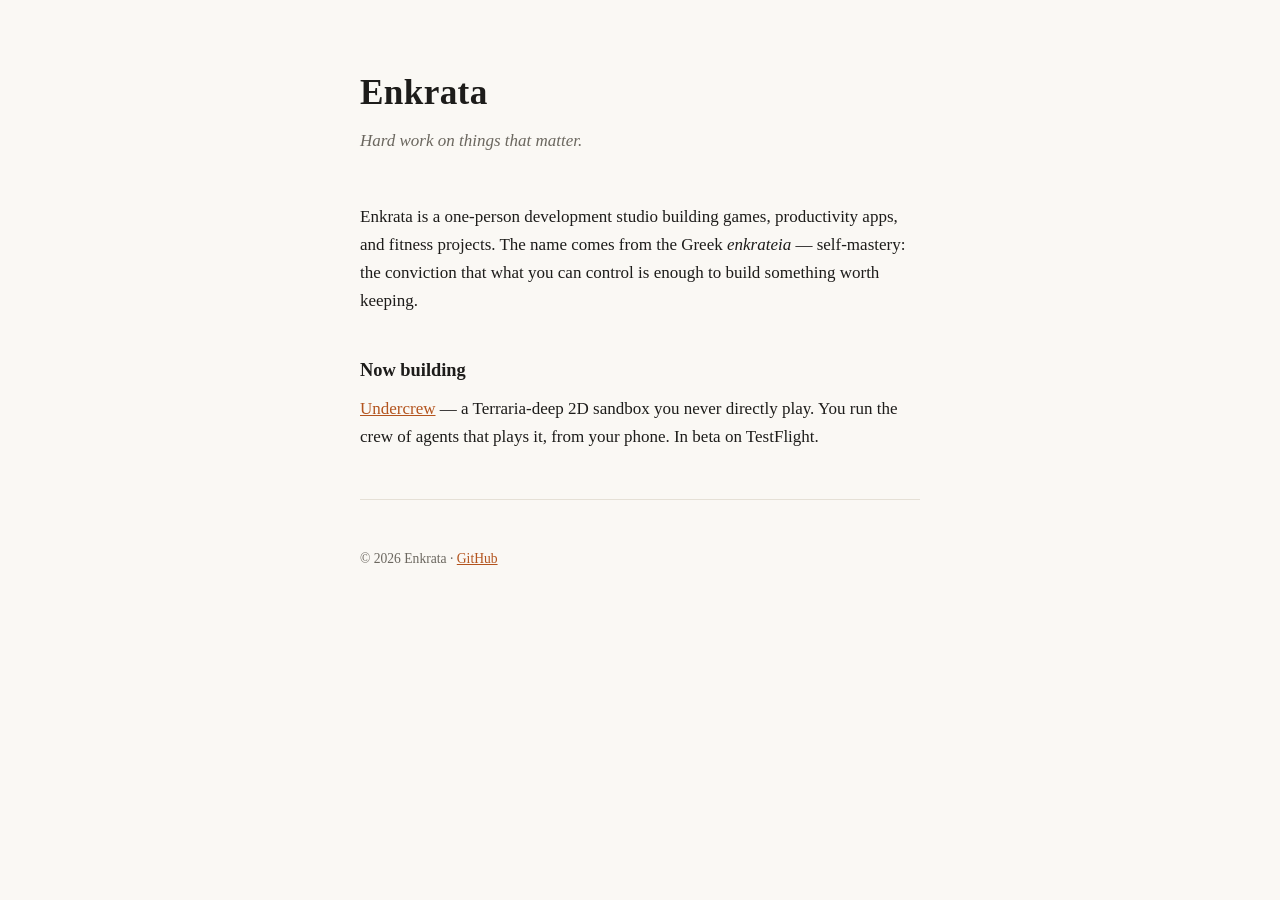
==== index.html @ 81d75cee "The studio hangs its shingle: enkrata.github.io Landing page, the Undercrew page (support URL for th" ====
<!DOCTYPE html>
<html lang="en">
<head>
<meta charset="utf-8">
<meta name="viewport" content="width=device-width, initial-scale=1">
<title>Enkrata</title>
<meta name="description" content="Enkrata is a one-person development studio building games, productivity apps, and fitness projects.">
<style>
  :root {
    --bg: #faf8f4; --ink: #1d1c1a; --muted: #6b675f; --accent: #b3541e;
    --rule: #e5e0d6;
  }
  @media (prefers-color-scheme: dark) {
    :root { --bg: #161513; --ink: #ece8e0; --muted: #9a958b; --accent: #e07a3e; --rule: #2b2925; }
  }
  * { margin: 0; padding: 0; box-sizing: border-box; }
  body {
    background: var(--bg); color: var(--ink);
    font: 17px/1.65 Georgia, 'Times New Roman', serif;
    max-width: 38rem; margin: 0 auto; padding: 4rem 1.5rem 6rem;
  }
  h1 { font-size: 2.2rem; letter-spacing: .01em; margin-bottom: .3rem; }
  .tagline { color: var(--muted); font-style: italic; margin-bottom: 3rem; }
  h2 { font-size: 1.15rem; margin: 2.5rem 0 .6rem; }
  p { margin-bottom: 1rem; }
  a { color: var(--accent); }
  .rule { border: 0; border-top: 1px solid var(--rule); margin: 3rem 0; }
  footer { color: var(--muted); font-size: .85rem; }
</style>
</head>
<body>
<h1>Enkrata</h1>
<p class="tagline">Hard work on things that matter.</p>

<p>Enkrata is a one-person development studio building games, productivity
apps, and fitness projects. The name comes from the Greek
<em>enkrateia</em> — self-mastery: the conviction that what you can control
is enough to build something worth keeping.</p>

<h2>Now building</h2>
<p><a href="/undercrew/">Undercrew</a> — a Terraria-deep 2D sandbox you
never directly play. You run the crew of agents that plays it, from your
phone. In beta on TestFlight.</p>

<hr class="rule">
<footer>
  <p>&copy; 2026 Enkrata &middot; <a href="https://github.com/Enkrata">GitHub</a></p>
</footer>
</body>
</html>
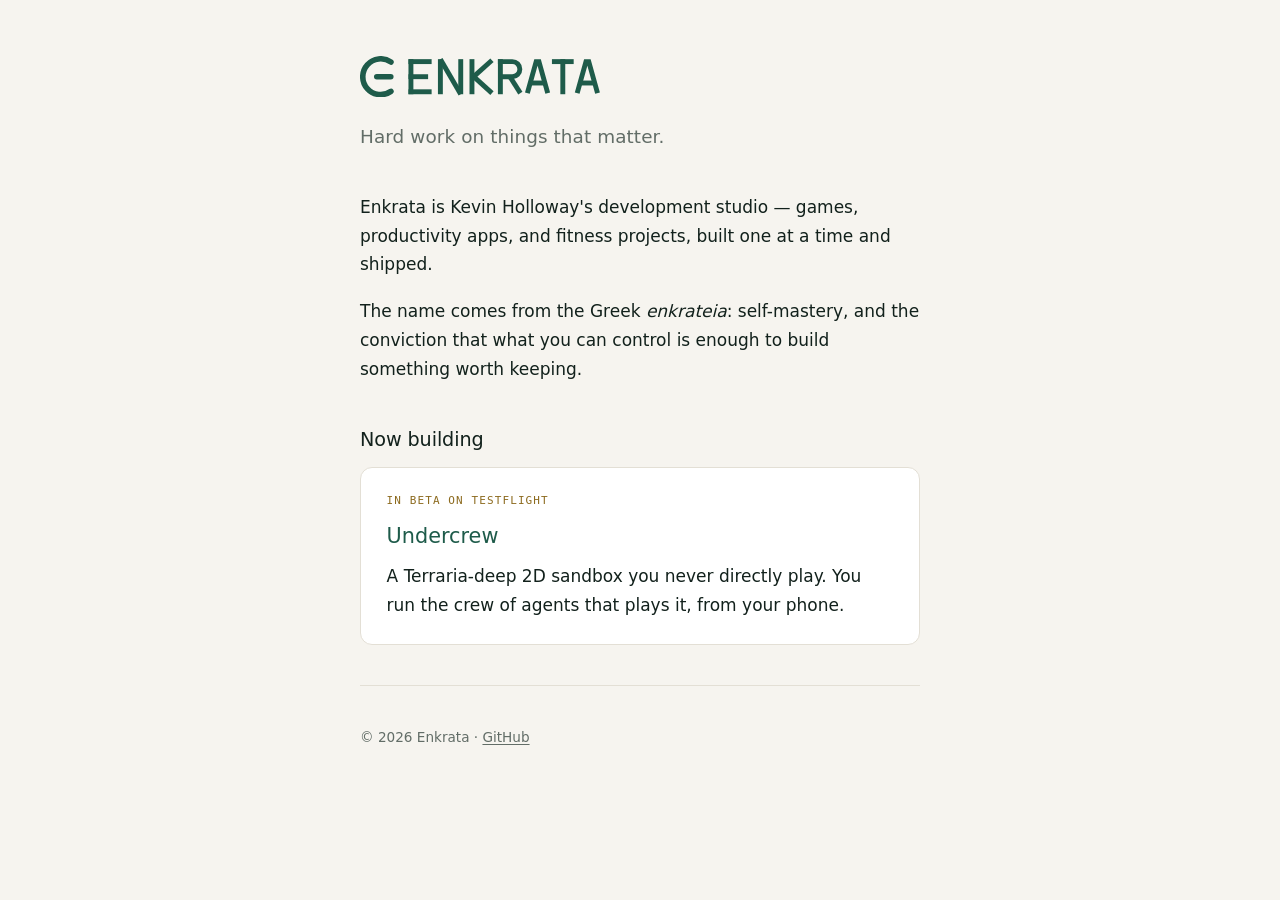
==== commit 7ff15af8: "Apply the Enkrata brand: epsilon lockup, Pine palette, favicons, OG image Replaces the warm-paper pa" ====
--- a/index.html
+++ b/index.html
@@ -4,47 +4,56 @@
 <meta charset="utf-8">
 <meta name="viewport" content="width=device-width, initial-scale=1">
 <title>Enkrata</title>
-<meta name="description" content="Enkrata is a one-person development studio building games, productivity apps, and fitness projects.">
-<style>
-  :root {
-    --bg: #faf8f4; --ink: #1d1c1a; --muted: #6b675f; --accent: #b3541e;
-    --rule: #e5e0d6;
-  }
-  @media (prefers-color-scheme: dark) {
-    :root { --bg: #161513; --ink: #ece8e0; --muted: #9a958b; --accent: #e07a3e; --rule: #2b2925; }
-  }
-  * { margin: 0; padding: 0; box-sizing: border-box; }
-  body {
-    background: var(--bg); color: var(--ink);
-    font: 17px/1.65 Georgia, 'Times New Roman', serif;
-    max-width: 38rem; margin: 0 auto; padding: 4rem 1.5rem 6rem;
-  }
-  h1 { font-size: 2.2rem; letter-spacing: .01em; margin-bottom: .3rem; }
-  .tagline { color: var(--muted); font-style: italic; margin-bottom: 3rem; }
-  h2 { font-size: 1.15rem; margin: 2.5rem 0 .6rem; }
-  p { margin-bottom: 1rem; }
-  a { color: var(--accent); }
-  .rule { border: 0; border-top: 1px solid var(--rule); margin: 3rem 0; }
-  footer { color: var(--muted); font-size: .85rem; }
-</style>
+<meta name="description" content="Enkrata is Kevin Holloway's development studio — games, productivity apps, and fitness projects.">
+<link rel="stylesheet" href="/brand.css">
+<link rel="icon" href="/favicon.svg" type="image/svg+xml">
+<link rel="icon" href="/favicon-32.png" sizes="32x32" type="image/png">
+<link rel="icon" href="/favicon-16.png" sizes="16x16" type="image/png">
+<link rel="apple-touch-icon" href="/apple-touch-icon.png">
+<link rel="canonical" href="https://enkrata.github.io/">
+<meta name="theme-color" content="#F6F4EF" media="(prefers-color-scheme: light)">
+<meta name="theme-color" content="#12211C" media="(prefers-color-scheme: dark)">
+<meta property="og:type" content="website">
+<meta property="og:site_name" content="Enkrata">
+<meta property="og:title" content="Enkrata">
+<meta property="og:description" content="Enkrata is Kevin Holloway's development studio — games, productivity apps, and fitness projects.">
+<meta property="og:url" content="https://enkrata.github.io/">
+<meta property="og:image" content="https://enkrata.github.io/og.png">
+<meta property="og:image:width" content="1200">
+<meta property="og:image:height" content="630">
+<meta name="twitter:card" content="summary_large_image">
 </head>
 <body>
-<h1>Enkrata</h1>
-<p class="tagline">Hard work on things that matter.</p>
+<div class="page">
+<header class="masthead">
+  <svg class="lockup" aria-hidden="true" focusable="false" xmlns="http://www.w3.org/2000/svg" viewBox="0 -9 684.154 118" role="img"><title>Enkrata</title><g transform="translate(-20.7297 -29.7297) scale(1.59459)"><g fill="none" stroke="currentColor" stroke-width="10" stroke-linecap="round"><path d="M68.3 23.8 A32 32 0 1 0 68.3 76.2"/><path d="M43 50 H68"/></g></g><g transform="translate(138.154 0)"><g fill="none" stroke="currentColor" stroke-width="14" stroke-linecap="butt" stroke-linejoin="miter" stroke-miterlimit="4"><path d="M 7 0 V 100"/><path d="M 0 7 H 66"/><path d="M 0 50 H 56"/><path d="M 0 93 H 66"/><path d="M 91 0 V 100"/><path d="M 149 0 V 100"/><path d="M 91 0 L 149 100"/><path d="M 181 0 V 100"/><path d="M 186 50 L 238 3"/><path d="M 186 50 L 238 97"/><path d="M 262 0 V 100"/><path d="M 255 7 H 296 A 21.5 21.5 0 0 1 296 50 H 262"/><path d="M 289 50 L 319 97"/><path d="M 339 97 L 364 7 H 372 L 397 97"/><path d="M 347 68 H 389"/><path d="M 409 7 H 471"/><path d="M 440 0 V 100"/><path d="M 481 97 L 506 7 H 514 L 539 97"/><path d="M 489 68 H 531"/></g></g></svg>
+  <h1 class="sr-only">Enkrata</h1>
+  <p class="tagline">Hard work on things that matter.</p>
+</header>
 
-<p>Enkrata is a one-person development studio building games, productivity
-apps, and fitness projects. The name comes from the Greek
-<em>enkrateia</em> — self-mastery: the conviction that what you can control
-is enough to build something worth keeping.</p>
+<div class="prose">
+  <p>Enkrata is Kevin Holloway's development studio — games, productivity apps,
+  and fitness projects, built one at a time and shipped.</p>
 
-<h2>Now building</h2>
-<p><a href="/undercrew/">Undercrew</a> — a Terraria-deep 2D sandbox you
-never directly play. You run the crew of agents that plays it, from your
-phone. In beta on TestFlight.</p>
+  <p>The name comes from the Greek <em>enkrateia</em>: self-mastery, and the
+  conviction that what you can control is enough to build something worth
+  keeping.</p>
+</div>
+
+<section class="section">
+  <h2>Now building</h2>
+  <div class="now">
+    <span class="status">In beta on TestFlight</span>
+    <h3><a href="/undercrew/">Undercrew</a></h3>
+    <p>A Terraria-deep 2D sandbox you never directly play. You run the crew of
+    agents that plays it, from your phone.</p>
+  </div>
+</section>
 
 <hr class="rule">
 <footer>
   <p>&copy; 2026 Enkrata &middot; <a href="https://github.com/Enkrata">GitHub</a></p>
 </footer>
+</div>
 </body>
 </html>
--- a/brand.css
+++ b/brand.css
@@ -0,0 +1,168 @@
+/* Enkrata site styles.
+ *
+ * The token block below is copied from brand/tokens.css in
+ * github.com/Enkrata/enkrata-workspace, which is the source of truth. Change it
+ * there first, then mirror it here — do not diverge.
+ *
+ * Contrast is measured, not eyeballed: every text role clears 4.5:1 against both
+ * the page ground and the raised surface. Three combinations that look fine and
+ * are not: pine on pine-black 2.10:1, brass on bone 2.99:1, sage on bone 4.07:1.
+ *
+ * Type: the brand specifies Jost for display and IBM Plex Sans for body. Neither
+ * is served here yet — self-hosting is pending, and loading them from a font CDN
+ * would send visitors' IPs to a third party, which this site's own privacy policy
+ * says it does not do. Until then the fallback stacks below do the work.
+ */
+
+:root {
+  --ek-bg: #F6F4EF;
+  --ek-surface: #FFFFFF;
+  --ek-ink: #12211C;
+  --ek-muted: #626D67;
+  --ek-accent: #1E5B4A;
+  --ek-accent-strong: #17483A;
+  --ek-brass-ink: #8C6A1E;
+  --ek-rule: #E3DFD5;
+  --ek-rule-strong: #D2CDBF;
+
+  --ek-font-display: Jost, Futura, "Century Gothic", ui-sans-serif, system-ui, sans-serif;
+  --ek-font-body: "IBM Plex Sans", ui-sans-serif, system-ui, -apple-system, "Segoe UI", sans-serif;
+  --ek-font-mono: "IBM Plex Mono", ui-monospace, SFMono-Regular, Menlo, Consolas, monospace;
+}
+
+@media (prefers-color-scheme: dark) {
+  :root:not([data-theme="light"]) {
+    --ek-bg: #12211C;
+    --ek-surface: #1A2C26;
+    --ek-ink: #F6F4EF;
+    --ek-muted: #8B968F;
+    --ek-accent: #46A88A;
+    --ek-accent-strong: #5CC0A2;
+    --ek-brass-ink: #B89031;
+    --ek-rule: #24382F;
+    --ek-rule-strong: #33493F;
+  }
+}
+
+:root[data-theme="dark"] {
+  --ek-bg: #12211C;
+  --ek-surface: #1A2C26;
+  --ek-ink: #F6F4EF;
+  --ek-muted: #8B968F;
+  --ek-accent: #46A88A;
+  --ek-accent-strong: #5CC0A2;
+  --ek-brass-ink: #B89031;
+  --ek-rule: #24382F;
+  --ek-rule-strong: #33493F;
+}
+
+*, *::before, *::after { box-sizing: border-box; }
+* { margin: 0; padding: 0; }
+
+body {
+  background: var(--ek-bg);
+  color: var(--ek-ink);
+  font-family: var(--ek-font-body);
+  font-size: 17px;
+  line-height: 1.7;
+  -webkit-font-smoothing: antialiased;
+  text-rendering: optimizeLegibility;
+}
+
+.page {
+  max-width: 38rem;
+  margin: 0 auto;
+  padding: 3.5rem 1.5rem 5rem;
+  display: flex;
+  flex-direction: column;
+  gap: 2.5rem;
+}
+
+/* --- masthead ---------------------------------------------------------- */
+/* Gap is the brand's clear-space rule, not a taste call: nothing may come
+   closer to the lockup than half the mark's height. At the 15rem lockup used
+   on the landing page the mark is ~41px tall, so 1.5rem (24px) is the floor. */
+.masthead { display: flex; flex-direction: column; gap: 1.5rem; }
+
+.lockup { display: block; width: 100%; max-width: 15rem; height: auto; color: var(--ek-accent); }
+.lockup-sm { max-width: 10.5rem; }
+
+/* The lockup carries the name, so the h1 is present for structure and screen
+   readers without being painted twice. */
+.sr-only {
+  position: absolute; width: 1px; height: 1px; padding: 0;
+  overflow: hidden; clip: rect(0 0 0 0); white-space: nowrap; border: 0;
+}
+
+.tagline {
+  font-family: var(--ek-font-display);
+  font-size: 1.15rem;
+  letter-spacing: .005em;
+  color: var(--ek-muted);
+}
+
+.crumb {
+  font-family: var(--ek-font-mono);
+  font-size: 11px;
+  letter-spacing: .14em;
+  text-transform: uppercase;
+  color: var(--ek-brass-ink);
+}
+
+/* --- headings and prose ------------------------------------------------ */
+h1.title, h2 {
+  font-family: var(--ek-font-display);
+  font-weight: 500;
+  letter-spacing: -.005em;
+  text-wrap: balance;
+}
+h1.title { font-size: 2.1rem; line-height: 1.25; }
+h2 { font-size: 1.2rem; }
+
+.prose { display: flex; flex-direction: column; gap: 1.1rem; }
+.section { display: flex; flex-direction: column; gap: .7rem; }
+.date { color: var(--ek-muted); font-size: .92rem; }
+
+a { color: var(--ek-accent); text-decoration-thickness: 1px; text-underline-offset: 2px; }
+a:hover { color: var(--ek-accent-strong); }
+a:focus-visible { outline: 2px solid var(--ek-accent); outline-offset: 2px; border-radius: 2px; }
+
+strong { font-weight: 600; }
+
+/* --- the one card on the site: what's being built ---------------------- */
+.now {
+  background: var(--ek-surface);
+  border: 1px solid var(--ek-rule);
+  border-radius: 12px;
+  padding: 1.5rem 1.6rem;
+  display: flex;
+  flex-direction: column;
+  gap: .5rem;
+}
+.now h3 { font-family: var(--ek-font-display); font-size: 1.3rem; font-weight: 500; }
+.now h3 a { text-decoration: none; }
+.now h3 a:hover { text-decoration: underline; }
+.now .status {
+  font-family: var(--ek-font-mono);
+  font-size: 11px;
+  letter-spacing: .1em;
+  text-transform: uppercase;
+  color: var(--ek-brass-ink);
+}
+
+.rule { border: 0; border-top: 1px solid var(--ek-rule); }
+
+footer {
+  color: var(--ek-muted);
+  font-size: .85rem;
+  display: flex;
+  flex-direction: column;
+  gap: .5rem;
+}
+footer a { color: var(--ek-muted); }
+footer a:hover { color: var(--ek-accent); }
+
+@media (max-width: 30rem) {
+  body { font-size: 16px; }
+  h1.title { font-size: 1.75rem; }
+}
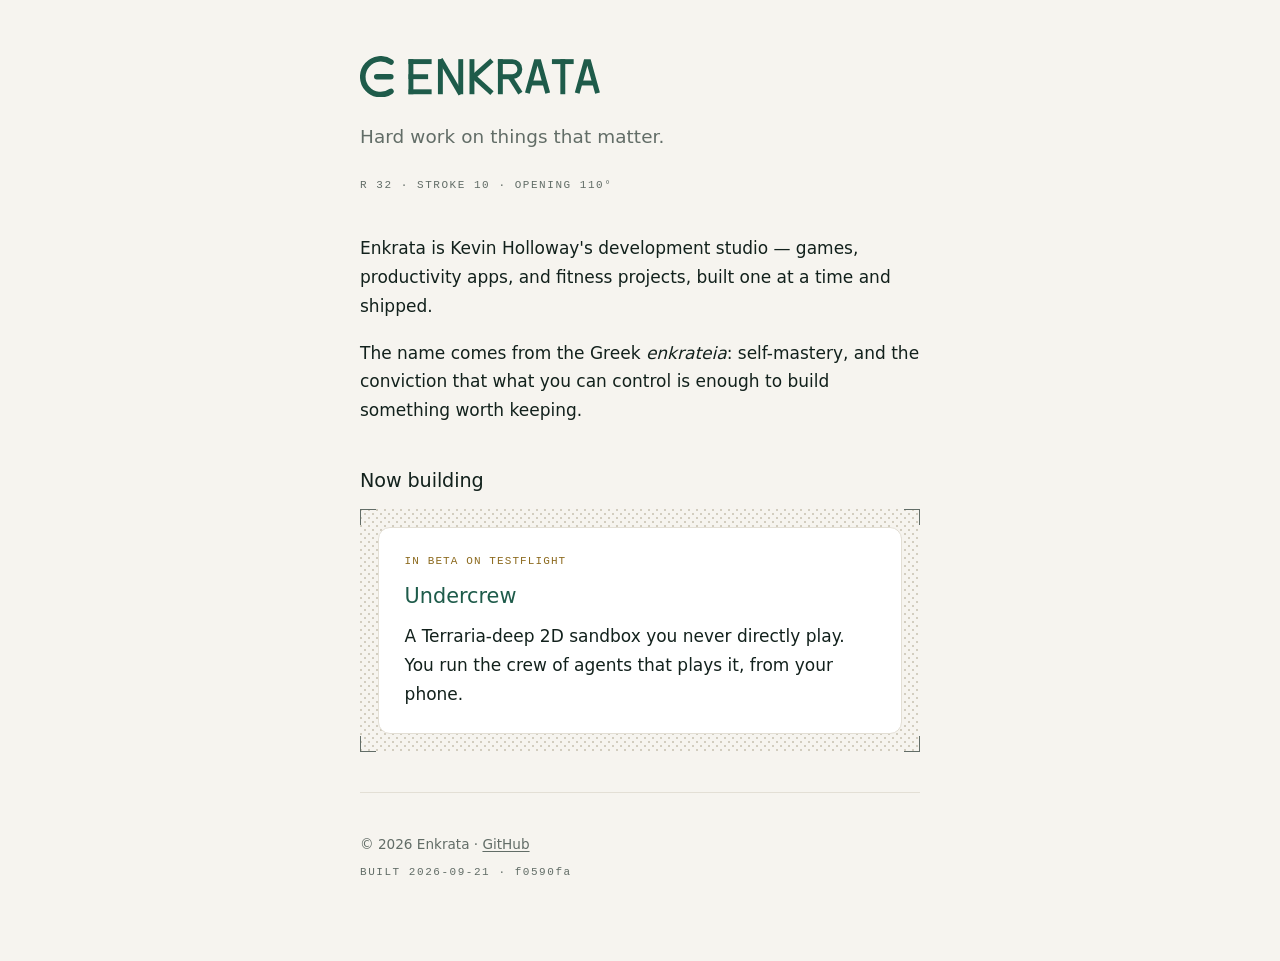
==== commit 8905a866: "The site wears the machine layer and the construction language First real use of the two additions t" ====
--- a/index.html
+++ b/index.html
@@ -29,6 +29,7 @@
   <svg class="lockup" aria-hidden="true" focusable="false" xmlns="http://www.w3.org/2000/svg" viewBox="0 -9 684.154 118" role="img"><title>Enkrata</title><g transform="translate(-20.7297 -29.7297) scale(1.59459)"><g fill="none" stroke="currentColor" stroke-width="10" stroke-linecap="round"><path d="M68.3 23.8 A32 32 0 1 0 68.3 76.2"/><path d="M43 50 H68"/></g></g><g transform="translate(138.154 0)"><g fill="none" stroke="currentColor" stroke-width="14" stroke-linecap="butt" stroke-linejoin="miter" stroke-miterlimit="4"><path d="M 7 0 V 100"/><path d="M 0 7 H 66"/><path d="M 0 50 H 56"/><path d="M 0 93 H 66"/><path d="M 91 0 V 100"/><path d="M 149 0 V 100"/><path d="M 91 0 L 149 100"/><path d="M 181 0 V 100"/><path d="M 186 50 L 238 3"/><path d="M 186 50 L 238 97"/><path d="M 262 0 V 100"/><path d="M 255 7 H 296 A 21.5 21.5 0 0 1 296 50 H 262"/><path d="M 289 50 L 319 97"/><path d="M 339 97 L 364 7 H 372 L 397 97"/><path d="M 347 68 H 389"/><path d="M 409 7 H 471"/><path d="M 440 0 V 100"/><path d="M 481 97 L 506 7 H 514 L 539 97"/><path d="M 489 68 H 531"/></g></g></svg>
   <h1 class="sr-only">Enkrata</h1>
   <p class="tagline">Hard work on things that matter.</p>
+  <p class="machine">R 32 &middot; Stroke 10 &middot; Opening 110&deg;</p>
 </header>
 
 <div class="prose">
@@ -42,17 +43,21 @@
 
 <section class="section">
   <h2>Now building</h2>
-  <div class="now">
-    <span class="status">In beta on TestFlight</span>
-    <h3><a href="/undercrew/">Undercrew</a></h3>
-    <p>A Terraria-deep 2D sandbox you never directly play. You run the crew of
-    agents that plays it, from your phone.</p>
+  <div class="plate">
+    <span class="cm cm-tl" aria-hidden="true"></span><span class="cm cm-tr" aria-hidden="true"></span><span class="cm cm-br" aria-hidden="true"></span><span class="cm cm-bl" aria-hidden="true"></span>
+    <div class="now">
+      <span class="status">In beta on TestFlight</span>
+      <h3><a href="/undercrew/">Undercrew</a></h3>
+      <p>A Terraria-deep 2D sandbox you never directly play. You run the crew
+      of agents that plays it, from your phone.</p>
+    </div>
   </div>
 </section>
 
 <hr class="rule">
 <footer>
   <p>&copy; 2026 Enkrata &middot; <a href="https://github.com/Enkrata">GitHub</a></p>
+  <p class="machine">Built 2026-09-21 &middot; <span class="sha">f0590fa</span></p>
 </footer>
 </div>
 </body>
--- a/brand.css
+++ b/brand.css
@@ -109,6 +109,61 @@
   color: var(--ek-brass-ink);
 }
 
+/* --- the machine layer -------------------------------------------------- */
+/* Plex Mono is the voice of the machinery around the content: geometry
+   callouts, build stamps, section labels (brand/README.md section 8). It
+   annotates and never speaks — nothing a reader must read to understand the
+   page is set in it. Muted is its colour; .crumb and .now .status stay brass
+   because they carry an earned state rather than an annotation. */
+.machine {
+  font-family: var(--ek-font-mono);
+  font-size: 11px;
+  letter-spacing: .14em;
+  text-transform: uppercase;
+  color: var(--ek-muted);
+  line-height: 1.6;
+}
+
+/* A commit sha is lowercase hex — uppercasing it misstates the string. */
+.machine .sha { text-transform: none; }
+
+/* --- the construction language ------------------------------------------ */
+/* A bracketed plate: the dither ground behind, crop marks at the corners, and
+   the content on a solid surface above it. Both assets come from brand/plate/
+   in enkrata-workspace and are drawn in currentColor, which an external SVG
+   cannot see through background-image — so they are masks with the ink set as
+   background-color, which is the documented recipe. Both are decoration and
+   carry aria-hidden. */
+.plate { position: relative; padding: 18px; }
+
+.plate::before {
+  content: "";
+  position: absolute;
+  inset: 0;
+  -webkit-mask-image: url("/plate/dither-12.svg");
+          mask-image: url("/plate/dither-12.svg");
+  -webkit-mask-size: 8px 8px;
+          mask-size: 8px 8px;
+  background-color: var(--ek-rule-strong);
+}
+
+.plate > * { position: relative; }
+
+.cm {
+  position: absolute;
+  width: 16px;
+  height: 16px;
+  -webkit-mask-image: url("/plate/corner.svg");
+          mask-image: url("/plate/corner.svg");
+  -webkit-mask-size: 16px 16px;
+          mask-size: 16px 16px;
+  background-color: var(--ek-muted);
+}
+.cm-tl { top: 0; left: 0; }
+.cm-tr { top: 0; right: 0; transform: rotate(90deg); }
+.cm-br { bottom: 0; right: 0; transform: rotate(180deg); }
+.cm-bl { bottom: 0; left: 0; transform: rotate(270deg); }
+
 /* --- headings and prose ------------------------------------------------ */
 h1.title, h2 {
   font-family: var(--ek-font-display);
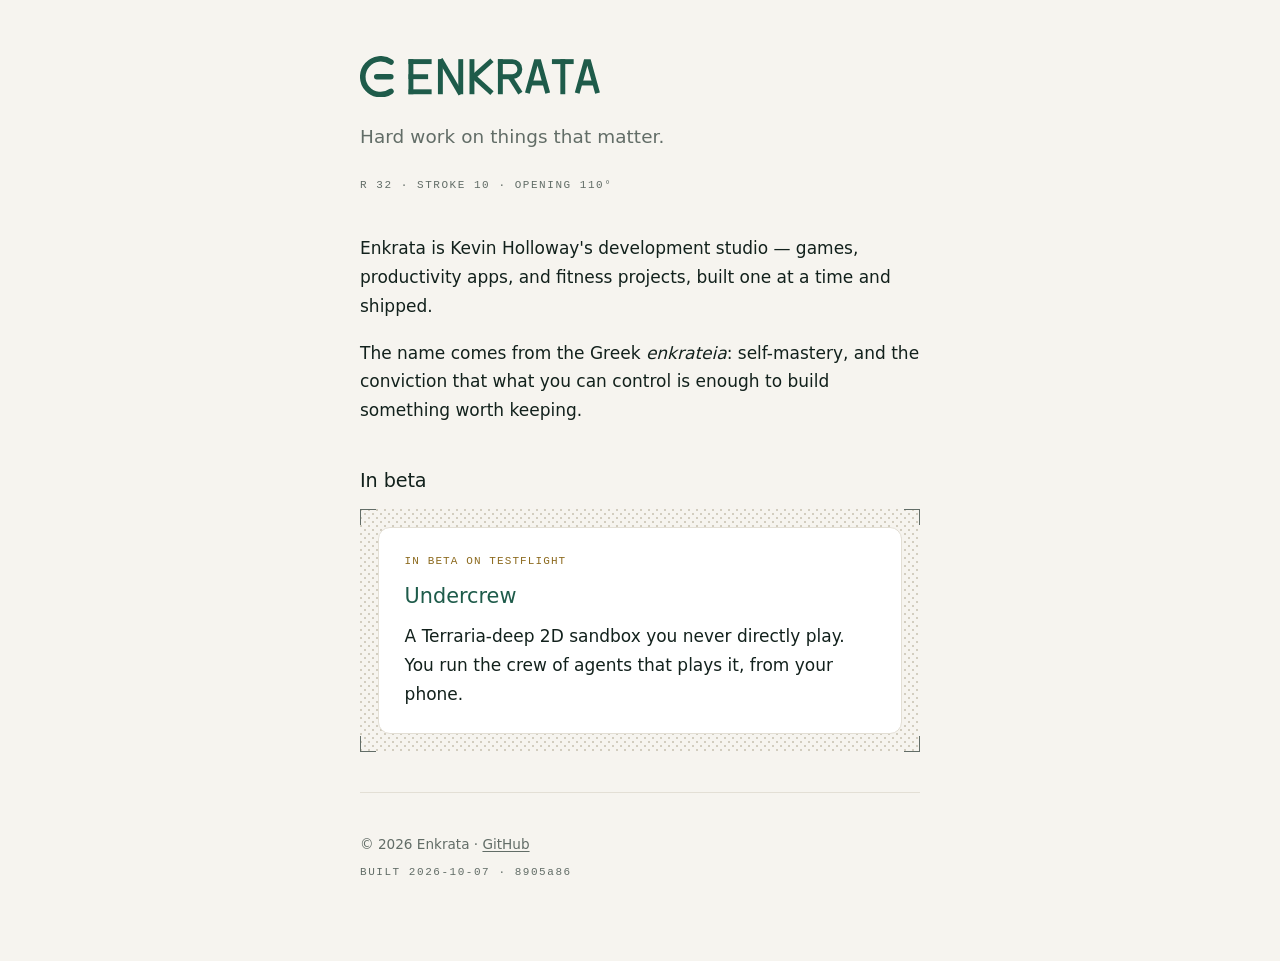
==== commit 409c00f8: "The landing calls Undercrew what it is: in beta, not in active build Co-Authored-By: Claude Opus 5.5" ====
--- a/index.html
+++ b/index.html
@@ -42,7 +42,7 @@
 </div>
 
 <section class="section">
-  <h2>Now building</h2>
+  <h2>In beta</h2>
   <div class="plate">
     <span class="cm cm-tl" aria-hidden="true"></span><span class="cm cm-tr" aria-hidden="true"></span><span class="cm cm-br" aria-hidden="true"></span><span class="cm cm-bl" aria-hidden="true"></span>
     <div class="now">
@@ -57,7 +57,7 @@
 <hr class="rule">
 <footer>
   <p>&copy; 2026 Enkrata &middot; <a href="https://github.com/Enkrata">GitHub</a></p>
-  <p class="machine">Built 2026-09-21 &middot; <span class="sha">f0590fa</span></p>
+  <p class="machine">Built 2026-10-07 &middot; <span class="sha">8905a86</span></p>
 </footer>
 </div>
 </body>
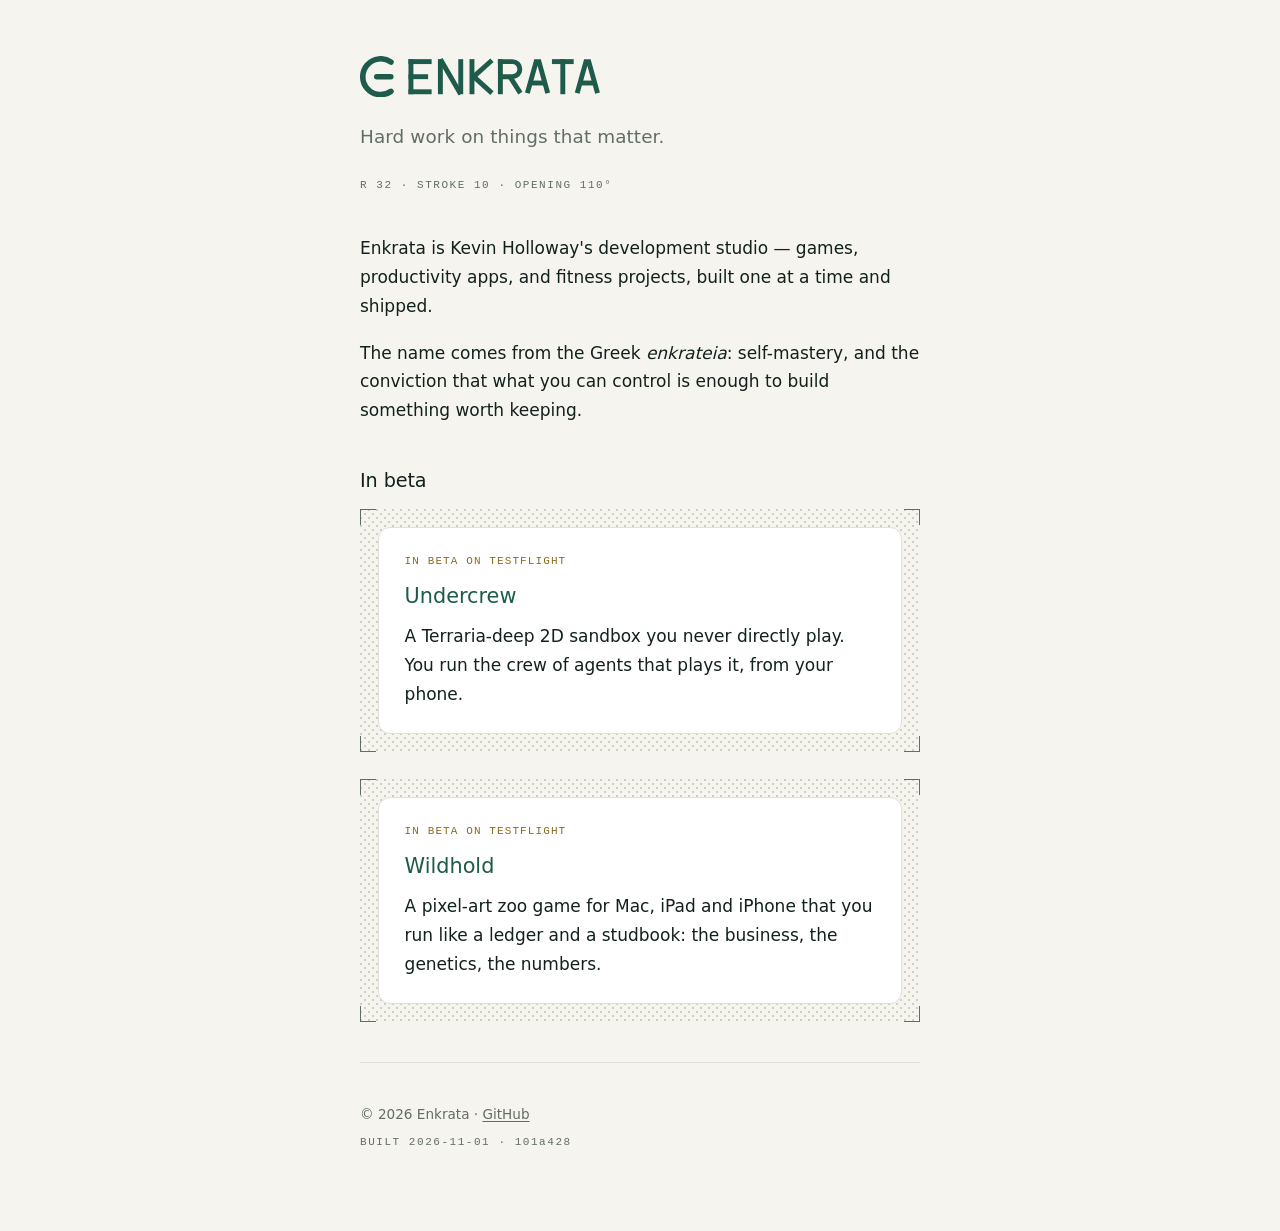
==== commit b3897f1f: "Wildhold gets its page and privacy policy, and a place on the landing The App Store needs a privacy " ====
--- a/index.html
+++ b/index.html
@@ -52,12 +52,21 @@
       of agents that plays it, from your phone.</p>
     </div>
   </div>
+  <div class="plate" style="margin-top:16px">
+    <span class="cm cm-tl" aria-hidden="true"></span><span class="cm cm-tr" aria-hidden="true"></span><span class="cm cm-br" aria-hidden="true"></span><span class="cm cm-bl" aria-hidden="true"></span>
+    <div class="now">
+      <span class="status">In beta on TestFlight</span>
+      <h3><a href="/wildhold/">Wildhold</a></h3>
+      <p>A pixel-art zoo game for Mac, iPad and iPhone that you run like a
+      ledger and a studbook: the business, the genetics, the numbers.</p>
+    </div>
+  </div>
 </section>
 
 <hr class="rule">
 <footer>
   <p>&copy; 2026 Enkrata &middot; <a href="https://github.com/Enkrata">GitHub</a></p>
-  <p class="machine">Built 2026-10-07 &middot; <span class="sha">8905a86</span></p>
+  <p class="machine">Built 2026-11-01 &middot; <span class="sha">101a428</span></p>
 </footer>
 </div>
 </body>
